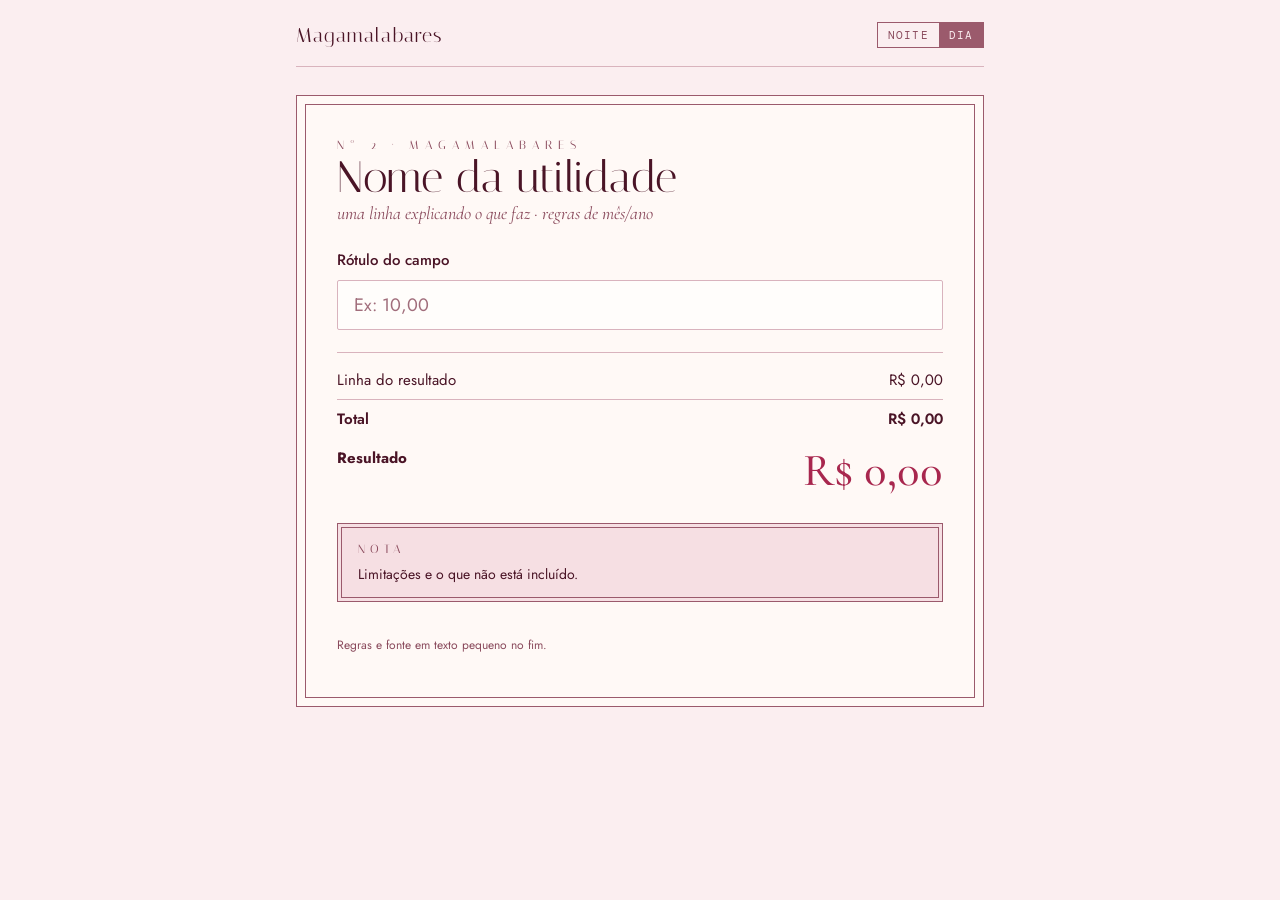
==== modelo/index.html @ e17c629d "adicionando utils em magamalabares" ====
<!doctype html>
<html lang="pt-BR">
<head>
<meta charset="utf-8">
<meta name="viewport" content="width=device-width, initial-scale=1">
<!-- Copie esta pasta para uma nova (nome curto, minúsculas), troque o número e o título. -->
<title>Nº 2 · Nome da utilidade — Magamalabares</title>
<script>try { var t = localStorage.getItem("mg-tema"); if (t === "noite" || t === "dia") document.documentElement.setAttribute("data-tema", t); } catch (e) {}</script>
<link rel="stylesheet" href="../assets/magamalabares.css">
</head>
<body>
<div class="mg-pagina" style="max-width:720px">
  <header class="mg-topo">
    <a class="mg-marca" href="../">Magamalabares</a>
    <div class="mg-tema" role="group" aria-label="Tema">
      <button type="button" data-tema-opcao="noite" aria-pressed="false">NOITE</button>
      <button type="button" data-tema-opcao="dia" aria-pressed="false">DIA</button>
    </div>
  </header>

  <main class="mg-rotulo">
    <div>
      <p class="mg-numero">Nº 2 · Magamalabares</p>
      <h1>Nome da utilidade</h1>
      <p class="mg-sub">uma linha explicando o que faz · regras de mês/ano</p>
    </div>

    <label class="mg-campo">Rótulo do campo
      <input inputmode="decimal" placeholder="Ex: 10,00">
    </label>

    <div class="mg-resultado">
      <div class="mg-linha"><span>Linha do resultado</span><span>R$ 0,00</span></div>
      <div class="mg-linha mg-linha-total"><span>Total</span><span>R$ 0,00</span></div>
      <div class="mg-linha"><span><b>Resultado</b></span><span class="mg-valor">R$ 0,00</span></div>
    </div>

    <aside class="mg-nota">Limitações e o que não está incluído.</aside>
    <p class="mg-letra-miuda">Regras e fonte em texto pequeno no fim.</p>
  </main>
</div>
<script src="../assets/magamalabares.js"></script>
</body>
</html>
---- assets/magamalabares.css ----
/* Magamalabares · cores, fontes e componentes
   Manual de marca: noite (bordô) é o padrão; dia (rosinha) segue o sistema
   ou o botão noite/dia (data-tema no <html>). */

/* Fontes: Google Fonts com fallback do sistema (funciona sem internet). */
@import url("https://fonts.googleapis.com/css2?family=Italiana&family=Cormorant+Garamond:ital,wght@0,500;1,500&family=Jost:wght@400;500;600&family=DM+Mono:wght@400;500&display=swap");

:root {
  --mg-fonte-marca: "Italiana", "Didot", "Bodoni 72", "Bodoni MT", Georgia, serif;
  --mg-fonte-serifa: "Cormorant Garamond", "EB Garamond", Garamond, Georgia, serif;
  --mg-fonte-texto: "Jost", "Futura", "Century Gothic", system-ui, -apple-system, "Segoe UI", Roboto, sans-serif;
  --mg-fonte-mono: "DM Mono", ui-monospace, "Cascadia Mono", Consolas, monospace;

  /* noite · bordô */
  --mg-fundo: #2e0c18;
  --mg-superficie: #4a1426;
  --mg-linha: #e6b7a3;
  --mg-texto: #fbe9e2;
  --mg-suave: #e0b3a6;
  --mg-destaque: #f2c4b4;
  --mg-borda: #8a4a52;
  --mg-campo: #2e0c18;
  --mg-nota: #3b1020;
  --mg-botao-texto: #2e0c18;
  --mg-positivo: #a6dcb0;
  --mg-negativo: #ff9e9e;
  color-scheme: dark;
}

@media (prefers-color-scheme: light) {
  :root:not([data-tema="noite"]) {
    --mg-fundo: #fbeef0;
    --mg-superficie: #fff9f6;
    --mg-linha: #9b5a6c;
    --mg-texto: #4a1426;
    --mg-suave: #8a4a5c;
    --mg-destaque: #a8274e;
    --mg-borda: #d9b3bd;
    --mg-campo: #fffdfb;
    --mg-nota: #f6dfe3;
    --mg-botao-texto: #fbeef0;
    --mg-positivo: #2b7448;
    --mg-negativo: #b3261e;
    color-scheme: light;
  }
}

:root[data-tema="dia"] {
  --mg-fundo: #fbeef0;
  --mg-superficie: #fff9f6;
  --mg-linha: #9b5a6c;
  --mg-texto: #4a1426;
  --mg-suave: #8a4a5c;
  --mg-destaque: #a8274e;
  --mg-borda: #d9b3bd;
  --mg-campo: #fffdfb;
  --mg-nota: #f6dfe3;
  --mg-botao-texto: #fbeef0;
  --mg-positivo: #2b7448;
  --mg-negativo: #b3261e;
  color-scheme: light;
}

*, *::before, *::after { box-sizing: border-box; }

body {
  margin: 0;
  background: var(--mg-fundo);
  color: var(--mg-texto);
  font-family: var(--mg-fonte-texto);
  font-size: 16px;
  line-height: 1.5;
  -webkit-text-size-adjust: 100%;
}

a { color: var(--mg-destaque); }
a:hover { color: var(--mg-texto); }

.mg-pagina { max-width: 1080px; margin: 0 auto; padding: 20px 16px 64px; }

/* Topo: logotipo + botão noite/dia */
.mg-topo {
  display: flex; justify-content: space-between; align-items: center; gap: 12px;
  padding-bottom: 16px; margin-bottom: 28px; border-bottom: 1px solid var(--mg-borda);
}
.mg-marca {
  font-family: var(--mg-fonte-marca); font-size: 20px; letter-spacing: .06em;
  color: var(--mg-texto); text-decoration: none;
}
.mg-tema { display: flex; border: 1px solid var(--mg-linha); }
.mg-tema button {
  font-family: var(--mg-fonte-mono); font-size: 11px; letter-spacing: .1em;
  padding: 5px 10px; border: 0; border-radius: 0; background: transparent;
  color: var(--mg-suave); cursor: pointer;
}
.mg-tema button[aria-pressed="true"] { background: var(--mg-linha); color: var(--mg-botao-texto); }

/* Rótulo com moldura dupla */
.mg-rotulo {
  background: var(--mg-superficie);
  border: 1px solid var(--mg-linha);
  outline: 1px solid var(--mg-linha);
  outline-offset: -8px;
  padding: 28px 22px;
  display: flex; flex-direction: column; gap: 22px;
}
@media (min-width: 640px) { .mg-rotulo { padding: 40px; outline-offset: -10px; } }

.mg-numero {
  margin: 0; font-family: var(--mg-fonte-marca); font-size: 12px;
  letter-spacing: .5em; color: var(--mg-suave); text-transform: uppercase;
}
.mg-rotulo h1, .mg-titulo {
  margin: 0; font-family: var(--mg-fonte-marca); font-weight: 400;
  font-size: clamp(30px, 7vw, 44px); line-height: 1.05; color: var(--mg-texto);
}
.mg-sub {
  margin: 0; font-family: var(--mg-fonte-serifa); font-style: italic;
  font-size: 18px; color: var(--mg-suave);
}

/* Campos */
.mg-campo { display: flex; flex-direction: column; gap: 8px; font-size: 15px; font-weight: 500; }
.mg-campo small { font-weight: 400; font-size: 13px; color: var(--mg-suave); }
.mg-campo input, .mg-campo select {
  height: 50px; width: 100%; padding: 0 16px;
  border: 1px solid var(--mg-borda); border-radius: 2px;
  background: var(--mg-campo); color: var(--mg-texto);
  font-family: var(--mg-fonte-texto); font-size: 18px;
}
.mg-campo input::placeholder { color: var(--mg-suave); opacity: .8; }
.mg-campo input:focus, .mg-campo select:focus { outline: 1px solid var(--mg-linha); outline-offset: 1px; }

/* Botões */
.mg-botao {
  background: var(--mg-linha); color: var(--mg-botao-texto); border: 1px solid var(--mg-linha);
  font-family: var(--mg-fonte-texto); font-size: 15px; font-weight: 500;
  padding: 12px 22px; border-radius: 2px; cursor: pointer;
}
.mg-botao-sec {
  background: transparent; color: var(--mg-texto); border: 1px solid var(--mg-linha);
  font-family: var(--mg-fonte-texto); font-size: 15px;
  padding: 12px 22px; border-radius: 2px; cursor: pointer;
}
.mg-abrir {
  font-family: var(--mg-fonte-mono); font-size: 12px; letter-spacing: .1em;
  color: var(--mg-destaque); text-decoration: none;
}

/* Resultado */
.mg-resultado { border-top: 1px solid var(--mg-borda); padding-top: 8px; display: flex; flex-direction: column; }
.mg-linha {
  display: flex; justify-content: space-between; gap: 16px; padding: 8px 0; font-size: 15px;
}
.mg-linha > :last-child { font-variant-numeric: tabular-nums; white-space: nowrap; }
.mg-linha-total { font-weight: 600; border-top: 1px solid var(--mg-borda); }
.mg-valor {
  font-family: var(--mg-fonte-serifa); font-weight: 500; font-size: 46px; line-height: 1;
  color: var(--mg-destaque);
}

/* Nota */
.mg-nota {
  border: 1px solid var(--mg-linha); outline: 1px solid var(--mg-linha); outline-offset: -5px;
  background: var(--mg-nota); padding: 16px 20px; font-size: 14px; line-height: 1.5;
}
.mg-nota::before {
  content: "NOTA"; display: block; margin-bottom: 6px;
  font-family: var(--mg-fonte-marca); font-size: 12px; letter-spacing: .4em; color: var(--mg-suave);
}

.mg-letra-miuda { font-size: 12px; line-height: 1.55; color: var(--mg-suave); }

/* Etiquetas */
.mg-etiquetas { display: flex; gap: 8px; flex-wrap: wrap; }
.mg-etiqueta {
  border: 1px solid var(--mg-borda); color: var(--mg-suave);
  font-family: var(--mg-fonte-mono); font-size: 11px; letter-spacing: .1em; padding: 4px 10px;
}

/* Vitrine */
.mg-vitrine-cabeca { display: flex; flex-direction: column; align-items: center; gap: 10px; padding: 32px 0 28px; text-align: center; }
.mg-vitrine-cabeca .mg-numero { letter-spacing: .6em; font-size: 13px; }
.mg-vitrine-cabeca .mg-titulo { font-size: clamp(44px, 12vw, 72px); letter-spacing: .03em; }
.mg-vitrine-cabeca .mg-sub { font-size: 20px; }
.mg-frascos { display: grid; grid-template-columns: 1fr; gap: 20px; }
@media (min-width: 720px) { .mg-frascos { grid-template-columns: repeat(2, minmax(0, 1fr)); } }
.mg-frasco {
  background: var(--mg-superficie); border: 1px solid var(--mg-linha);
  outline: 1px solid var(--mg-linha); outline-offset: -7px;
  padding: 28px; display: flex; flex-direction: column; gap: 10px;
  color: var(--mg-texto); text-decoration: none;
}
.mg-frasco:hover .mg-abrir { text-decoration: underline; }
.mg-frasco-num { font-family: var(--mg-fonte-marca); font-size: 12px; letter-spacing: .4em; color: var(--mg-suave); }
.mg-frasco-titulo { font-family: var(--mg-fonte-marca); font-size: 28px; line-height: 1.1; }
.mg-frasco-sub { font-size: 14px; color: var(--mg-suave); }
.mg-frasco .mg-abrir { margin-top: 8px; }
.mg-frasco-vazio {
  border: 1px dashed var(--mg-borda); padding: 28px;
  display: flex; flex-direction: column; gap: 10px; justify-content: center;
}
.mg-frasco-vazio span:last-child { font-family: var(--mg-fonte-serifa); font-style: italic; font-size: 20px; color: var(--mg-suave); }
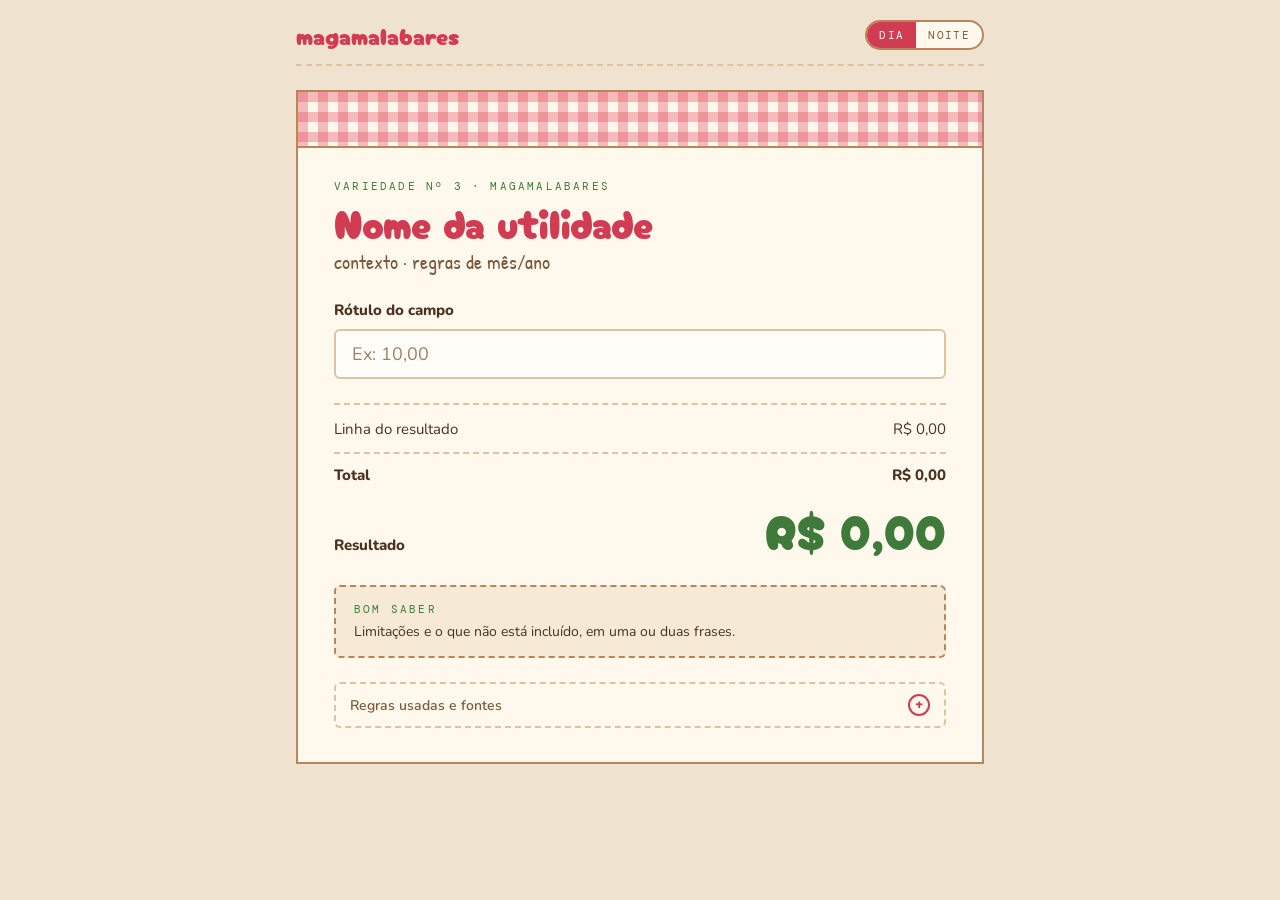
==== commit cd830268: "muda a id visual" ====
--- a/modelo/index.html
+++ b/modelo/index.html
@@ -3,26 +3,28 @@
 <head>
 <meta charset="utf-8">
 <meta name="viewport" content="width=device-width, initial-scale=1">
-<!-- Copie esta pasta para uma nova (nome curto, minúsculas), troque o número e o título. -->
-<title>Nº 2 · Nome da utilidade — Magamalabares</title>
+<!-- Copie esta pasta para uma nova (nome curto, minúsculas), troque a variedade e o título. -->
+<title>Nº 3 · Nome da utilidade · magamalabares</title>
 <script>try { var t = localStorage.getItem("mg-tema"); if (t === "noite" || t === "dia") document.documentElement.setAttribute("data-tema", t); } catch (e) {}</script>
+<link rel="preconnect" href="https://fonts.googleapis.com">
+<link href="https://fonts.googleapis.com/css2?family=Cherry+Bomb+One&family=Patrick+Hand&family=Nunito:wght@400;600;700;800&family=DM+Mono:wght@400;500&display=swap" rel="stylesheet">
 <link rel="stylesheet" href="../assets/magamalabares.css">
 </head>
 <body>
-<div class="mg-pagina" style="max-width:720px">
+<div class="mg-pagina mg-estreita">
   <header class="mg-topo">
-    <a class="mg-marca" href="../">Magamalabares</a>
+    <a class="mg-marca" href="../">magamalabares</a>
     <div class="mg-tema" role="group" aria-label="Tema">
+      <button type="button" data-tema-opcao="dia" aria-pressed="false">DIA</button>
       <button type="button" data-tema-opcao="noite" aria-pressed="false">NOITE</button>
-      <button type="button" data-tema-opcao="dia" aria-pressed="false">DIA</button>
     </div>
   </header>
 
   <main class="mg-rotulo">
-    <div>
-      <p class="mg-numero">Nº 2 · Magamalabares</p>
+    <div class="mg-cabeca">
+      <p class="mg-numero">Variedade Nº 3 · magamalabares</p>
       <h1>Nome da utilidade</h1>
-      <p class="mg-sub">uma linha explicando o que faz · regras de mês/ano</p>
+      <p class="mg-sub">contexto · regras de mês/ano</p>
     </div>
 
     <label class="mg-campo">Rótulo do campo
@@ -32,11 +34,17 @@
     <div class="mg-resultado">
       <div class="mg-linha"><span>Linha do resultado</span><span>R$ 0,00</span></div>
       <div class="mg-linha mg-linha-total"><span>Total</span><span>R$ 0,00</span></div>
-      <div class="mg-linha"><span><b>Resultado</b></span><span class="mg-valor">R$ 0,00</span></div>
+      <div class="mg-recebe"><span>Resultado</span><span class="mg-valor mg-pos">R$ 0,00</span></div>
     </div>
 
-    <aside class="mg-nota">Limitações e o que não está incluído.</aside>
-    <p class="mg-letra-miuda">Regras e fonte em texto pequeno no fim.</p>
+    <aside class="mg-nota"><b>BOM SABER</b>Limitações e o que não está incluído, em uma ou duas frases.</aside>
+
+    <details class="mg-sanfona mg-letrinha">
+      <summary>Regras usadas e fontes</summary>
+      <div class="mg-sanfona-corpo mg-letra-miuda">
+        <p>Textos longos (regras, fontes, explicações) ficam aqui dentro, fechados por padrão.</p>
+      </div>
+    </details>
   </main>
 </div>
 <script src="../assets/magamalabares.js"></script>
--- a/assets/magamalabares.css
+++ b/assets/magamalabares.css
@@ -1,203 +1,350 @@
-/* Magamalabares · cores, fontes e componentes
-   Manual de marca: noite (bordô) é o padrão; dia (rosinha) segue o sistema
-   ou o botão noite/dia (data-tema no <html>). */
-
-/* Fontes: Google Fonts com fallback do sistema (funciona sem internet). */
-@import url("https://fonts.googleapis.com/css2?family=Italiana&family=Cormorant+Garamond:ital,wght@0,500;1,500&family=Jost:wght@400;500;600&family=DM+Mono:wght@400;500&display=swap");
+/* Sementes de magamalabares · cores, fontes e componentes
+   Visual de pacote de sementes: papel kraft, topo xadrez, tracejado e letra à mão.
+   Dia (kraft) é o padrão; noite (terra) segue o sistema ou o botão dia/noite (data-tema no <html>).
+   As páginas em vendas/ têm uma cópia deste arquivo embutida (funcionam sozinhas). */
 
 :root {
-  --mg-fonte-marca: "Italiana", "Didot", "Bodoni 72", "Bodoni MT", Georgia, serif;
-  --mg-fonte-serifa: "Cormorant Garamond", "EB Garamond", Garamond, Georgia, serif;
-  --mg-fonte-texto: "Jost", "Futura", "Century Gothic", system-ui, -apple-system, "Segoe UI", Roboto, sans-serif;
+  --mg-fonte-marca: "Cherry Bomb One", "Arial Rounded MT Bold", "Trebuchet MS", system-ui, sans-serif;
+  --mg-fonte-mao: "Patrick Hand", "Segoe Print", "Comic Sans MS", cursive;
+  --mg-fonte-texto: "Nunito", system-ui, -apple-system, "Segoe UI", Roboto, sans-serif;
   --mg-fonte-mono: "DM Mono", ui-monospace, "Cascadia Mono", Consolas, monospace;
 
-  /* noite · bordô */
-  --mg-fundo: #2e0c18;
-  --mg-superficie: #4a1426;
-  --mg-linha: #e6b7a3;
-  --mg-texto: #fbe9e2;
-  --mg-suave: #e0b3a6;
-  --mg-destaque: #f2c4b4;
-  --mg-borda: #8a4a52;
-  --mg-campo: #2e0c18;
-  --mg-nota: #3b1020;
-  --mg-botao-texto: #2e0c18;
-  --mg-positivo: #a6dcb0;
-  --mg-negativo: #ff9e9e;
+  /* dia · kraft */
+  --mg-fundo: #efe3cf;
+  --mg-superficie: #fff8ec;
+  --mg-nota: #f6ead6;          /* superfície 2 */
+  --mg-linha: #b8865a;
+  --mg-borda: #dcc4a2;         /* linha suave */
+  --mg-texto: #4a3220;
+  --mg-suave: #7a5a3c;
+  --mg-destaque: #d13c53;      /* morango */
+  --mg-logo: #e24a60;
+  --mg-verde: #3f7a3b;         /* folha */
+  --mg-campo: #fffdf7;
+  --mg-botao-texto: #ffffff;
+  --mg-positivo: #3f7a3b;
+  --mg-negativo: #a8261b;
+  --mg-atencao: #8a5a00;
+  --mg-xadrez: rgba(226, 74, 96, .35);
+  color-scheme: light;
+}
+
+@media (prefers-color-scheme: dark) {
+  :root:not([data-tema="dia"]) {
+    --mg-fundo: #241912; --mg-superficie: #33251a; --mg-nota: #2b1f16;
+    --mg-linha: #c9976a; --mg-borda: #5c4430; --mg-texto: #fbefdc; --mg-suave: #d6b892;
+    --mg-destaque: #ff7a8a; --mg-logo: #ff7a8a; --mg-verde: #9ccf7a; --mg-campo: #241912;
+    --mg-botao-texto: #241912; --mg-positivo: #9ccf7a; --mg-negativo: #ff8f80; --mg-atencao: #f3d38b;
+    --mg-xadrez: rgba(255, 122, 138, .28);
+    color-scheme: dark;
+  }
+}
+:root[data-tema="noite"] {
+  --mg-fundo: #241912; --mg-superficie: #33251a; --mg-nota: #2b1f16;
+  --mg-linha: #c9976a; --mg-borda: #5c4430; --mg-texto: #fbefdc; --mg-suave: #d6b892;
+  --mg-destaque: #ff7a8a; --mg-logo: #ff7a8a; --mg-verde: #9ccf7a; --mg-campo: #241912;
+  --mg-botao-texto: #241912; --mg-positivo: #9ccf7a; --mg-negativo: #ff8f80; --mg-atencao: #f3d38b;
+  --mg-xadrez: rgba(255, 122, 138, .28);
   color-scheme: dark;
 }
 
-@media (prefers-color-scheme: light) {
-  :root:not([data-tema="noite"]) {
-    --mg-fundo: #fbeef0;
-    --mg-superficie: #fff9f6;
-    --mg-linha: #9b5a6c;
-    --mg-texto: #4a1426;
-    --mg-suave: #8a4a5c;
-    --mg-destaque: #a8274e;
-    --mg-borda: #d9b3bd;
-    --mg-campo: #fffdfb;
-    --mg-nota: #f6dfe3;
-    --mg-botao-texto: #fbeef0;
-    --mg-positivo: #2b7448;
-    --mg-negativo: #b3261e;
-    color-scheme: light;
-  }
-}
-
-:root[data-tema="dia"] {
-  --mg-fundo: #fbeef0;
-  --mg-superficie: #fff9f6;
-  --mg-linha: #9b5a6c;
-  --mg-texto: #4a1426;
-  --mg-suave: #8a4a5c;
-  --mg-destaque: #a8274e;
-  --mg-borda: #d9b3bd;
-  --mg-campo: #fffdfb;
-  --mg-nota: #f6dfe3;
-  --mg-botao-texto: #fbeef0;
-  --mg-positivo: #2b7448;
-  --mg-negativo: #b3261e;
-  color-scheme: light;
-}
-
 *, *::before, *::after { box-sizing: border-box; }
-
+html { -webkit-text-size-adjust: 100%; }
 body {
-  margin: 0;
-  background: var(--mg-fundo);
-  color: var(--mg-texto);
-  font-family: var(--mg-fonte-texto);
-  font-size: 16px;
-  line-height: 1.5;
-  -webkit-text-size-adjust: 100%;
-}
-
+  margin: 0; background: var(--mg-fundo); color: var(--mg-texto);
+  font-family: var(--mg-fonte-texto); font-size: 16px; line-height: 1.5; overflow-x: hidden;
+}
 a { color: var(--mg-destaque); }
-a:hover { color: var(--mg-texto); }
-
-.mg-pagina { max-width: 1080px; margin: 0 auto; padding: 20px 16px 64px; }
-
-/* Topo: logotipo + botão noite/dia */
+a:hover { color: var(--mg-verde); }
+[hidden] { display: none !important; }
+code { font-family: var(--mg-fonte-mono); font-size: .92em; }
+
+.mg-pagina { max-width: 1120px; margin: 0 auto; padding: 20px 16px 64px; }
+.mg-estreita { max-width: 720px; }
+
+/* ---------- Topo: logotipo + dia/noite ---------- */
 .mg-topo {
   display: flex; justify-content: space-between; align-items: center; gap: 12px;
-  padding-bottom: 16px; margin-bottom: 28px; border-bottom: 1px solid var(--mg-borda);
-}
-.mg-marca {
-  font-family: var(--mg-fonte-marca); font-size: 20px; letter-spacing: .06em;
-  color: var(--mg-texto); text-decoration: none;
-}
-.mg-tema { display: flex; border: 1px solid var(--mg-linha); }
+  padding-bottom: 14px; margin-bottom: 24px; border-bottom: 2px dashed var(--mg-borda);
+}
+.mg-marca { font-family: var(--mg-fonte-marca); font-size: 24px; line-height: 1; color: var(--mg-destaque); text-decoration: none; }
+.mg-marca:hover { color: var(--mg-destaque); }
+.mg-tema { display: flex; border: 2px solid var(--mg-linha); border-radius: 99px; background: var(--mg-superficie); overflow: hidden; }
 .mg-tema button {
-  font-family: var(--mg-fonte-mono); font-size: 11px; letter-spacing: .1em;
-  padding: 5px 10px; border: 0; border-radius: 0; background: transparent;
+  font-family: var(--mg-fonte-mono); font-size: 11px; letter-spacing: .12em;
+  padding: 6px 12px; border: 0; background: transparent; color: var(--mg-suave); cursor: pointer;
+}
+.mg-tema button[aria-pressed="true"] { background: var(--mg-destaque); color: var(--mg-botao-texto); }
+.mg-tema button:focus-visible { outline: 2px solid var(--mg-destaque); outline-offset: -4px; }
+
+/* ---------- Pacote (página de uma utilidade) ---------- */
+.mg-xadrez {
+  background-color: var(--mg-superficie);
+  background-image: linear-gradient(90deg, var(--mg-xadrez) 50%, transparent 50%), linear-gradient(var(--mg-xadrez) 50%, transparent 50%);
+  background-size: 20px 20px;
+}
+.mg-rotulo {
+  position: relative; background: var(--mg-superficie); border: 2px solid var(--mg-linha);
+  padding: 64px 20px 28px; display: flex; flex-direction: column; gap: 24px; min-width: 0;
+}
+.mg-rotulo::before {
+  content: ""; position: absolute; top: 0; left: 0; right: 0; height: 40px;
+  border-bottom: 2px solid var(--mg-linha);
+  background-color: var(--mg-superficie);
+  background-image: linear-gradient(90deg, var(--mg-xadrez) 50%, transparent 50%), linear-gradient(var(--mg-xadrez) 50%, transparent 50%);
+  background-size: 20px 20px;
+}
+@media (min-width: 640px) { .mg-rotulo { padding: 86px 36px 34px; } .mg-rotulo::before { height: 56px; } }
+
+.mg-cabeca { display: flex; flex-direction: column; gap: 6px; }
+.mg-numero { margin: 0; font-family: var(--mg-fonte-mono); font-size: 11px; letter-spacing: .2em; color: var(--mg-verde); text-transform: uppercase; }
+h1, .mg-titulo { margin: 0; font-family: var(--mg-fonte-marca); font-weight: 400; font-size: clamp(30px, 7.5vw, 40px); line-height: 1.05; color: var(--mg-destaque); }
+.mg-sub { margin: 0; font-family: var(--mg-fonte-mao); font-size: 20px; line-height: 1.3; color: var(--mg-suave); }
+h2 { margin: 0; font-family: var(--mg-fonte-marca); font-weight: 400; font-size: 26px; line-height: 1.1; color: var(--mg-texto); }
+
+.mg-outras { display: flex; flex-wrap: wrap; gap: 6px 10px; align-items: baseline; font-family: var(--mg-fonte-mono); font-size: 12px; letter-spacing: .04em; color: var(--mg-suave); margin-top: 6px; }
+.mg-outras a { text-decoration: none; }
+.mg-outras a:hover { text-decoration: underline; }
+
+/* ---------- Abas ---------- */
+.mg-abas { display: flex; border-bottom: 2px dashed var(--mg-borda); gap: 4px; }
+.mg-abas button {
+  flex: 1 1 0; min-width: 0; background: none; border: 0; border-bottom: 3px solid transparent; margin-bottom: -2px;
+  padding: 12px 4px; font-family: var(--mg-fonte-mono); font-size: 12px; letter-spacing: .14em; text-transform: uppercase;
   color: var(--mg-suave); cursor: pointer;
 }
-.mg-tema button[aria-pressed="true"] { background: var(--mg-linha); color: var(--mg-botao-texto); }
-
-/* Rótulo com moldura dupla */
-.mg-rotulo {
-  background: var(--mg-superficie);
-  border: 1px solid var(--mg-linha);
-  outline: 1px solid var(--mg-linha);
-  outline-offset: -8px;
-  padding: 28px 22px;
-  display: flex; flex-direction: column; gap: 22px;
-}
-@media (min-width: 640px) { .mg-rotulo { padding: 40px; outline-offset: -10px; } }
-
-.mg-numero {
-  margin: 0; font-family: var(--mg-fonte-marca); font-size: 12px;
-  letter-spacing: .5em; color: var(--mg-suave); text-transform: uppercase;
-}
-.mg-rotulo h1, .mg-titulo {
-  margin: 0; font-family: var(--mg-fonte-marca); font-weight: 400;
-  font-size: clamp(30px, 7vw, 44px); line-height: 1.05; color: var(--mg-texto);
-}
-.mg-sub {
-  margin: 0; font-family: var(--mg-fonte-serifa); font-style: italic;
-  font-size: 18px; color: var(--mg-suave);
-}
-
-/* Campos */
-.mg-campo { display: flex; flex-direction: column; gap: 8px; font-size: 15px; font-weight: 500; }
+.mg-abas button[aria-selected="true"] { color: var(--mg-destaque); border-bottom-color: var(--mg-destaque); }
+.mg-abas button:focus-visible { outline: 2px solid var(--mg-destaque); outline-offset: -3px; }
+
+/* ---------- Layout ---------- */
+.mg-painel { display: flex; flex-direction: column; gap: 24px; min-width: 0; }
+.mg-duas { display: grid; grid-template-columns: minmax(0, 1fr); gap: 28px; }
+@media (min-width: 880px) {
+  .mg-duas { grid-template-columns: minmax(0, 1fr) minmax(0, 1fr); gap: 40px; align-items: start; }
+  .mg-duas > .mg-coluna-resultado.mg-fixa { position: sticky; top: 16px; }
+}
+.mg-campos { display: flex; flex-direction: column; gap: 20px; min-width: 0; }
+.mg-grade-campos { display: grid; grid-template-columns: minmax(0, 1fr); gap: 20px; }
+@media (min-width: 640px) { .mg-grade-campos { grid-template-columns: repeat(2, minmax(0, 1fr)); } }
+.mg-par { display: grid; grid-template-columns: repeat(2, minmax(0, 1fr)); gap: 12px; align-items: end; }
+.mg-grade-3 { display: grid; grid-template-columns: repeat(3, minmax(0, 1fr)); gap: 10px; }
+.mg-grade-3 .mg-campo input { padding: 0 10px; }
+.mg-coluna-resultado { display: flex; flex-direction: column; gap: 20px; min-width: 0; }
+
+/* ---------- Campos ---------- */
+.mg-campo { display: flex; flex-direction: column; gap: 8px; font-size: 15px; font-weight: 800; min-width: 0; }
 .mg-campo small { font-weight: 400; font-size: 13px; color: var(--mg-suave); }
 .mg-campo input, .mg-campo select {
-  height: 50px; width: 100%; padding: 0 16px;
-  border: 1px solid var(--mg-borda); border-radius: 2px;
-  background: var(--mg-campo); color: var(--mg-texto);
+  height: 50px; width: 100%; min-width: 0; padding: 0 16px;
+  border: 2px solid var(--mg-borda); border-radius: 6px; background: var(--mg-campo); color: var(--mg-texto);
   font-family: var(--mg-fonte-texto); font-size: 18px;
 }
-.mg-campo input::placeholder { color: var(--mg-suave); opacity: .8; }
-.mg-campo input:focus, .mg-campo select:focus { outline: 1px solid var(--mg-linha); outline-offset: 1px; }
-
-/* Botões */
+.mg-campo input::placeholder { color: var(--mg-suave); opacity: .75; }
+.mg-campo input:focus, .mg-campo select:focus, .mg-cat input:focus { outline: none; border-color: var(--mg-destaque); }
+.mg-check input:focus-visible, .mg-segmento input:focus-visible + span { outline: 2px solid var(--mg-destaque); outline-offset: 2px; }
+.mg-campo input[aria-invalid="true"], .mg-cat input[aria-invalid="true"] { border-color: var(--mg-negativo); }
+.mg-dica { font-weight: 400; font-size: 13px; line-height: 1.5; color: var(--mg-suave); margin: 0; }
+.mg-dica strong { color: var(--mg-texto); font-weight: 800; }
+
+.mg-check { display: flex; gap: 12px; align-items: flex-start; font-size: 15px; line-height: 1.45; cursor: pointer; }
+.mg-check input {
+  appearance: none; -webkit-appearance: none; flex: 0 0 20px; width: 20px; height: 20px; margin: 1px 0 0;
+  border: 2px solid var(--mg-linha); border-radius: 4px; background: var(--mg-campo); cursor: pointer;
+}
+.mg-check input:checked { background: var(--mg-verde); border-color: var(--mg-verde); box-shadow: inset 0 0 0 3px var(--mg-campo); }
+
+/* Segmentado */
+fieldset { border: 0; margin: 0; padding: 0; min-width: 0; display: flex; flex-direction: column; gap: 8px; }
+legend { padding: 0; margin-bottom: 8px; font-size: 15px; font-weight: 800; }
+.mg-segmento { display: flex; border: 2px solid var(--mg-borda); border-radius: 99px; overflow: hidden; background: var(--mg-campo); }
+.mg-segmento label { flex: 1 1 0; min-width: 0; position: relative; cursor: pointer; }
+.mg-segmento label + label { border-left: 2px solid var(--mg-borda); }
+.mg-segmento input { position: absolute; opacity: 0; inset: 0; margin: 0; cursor: pointer; }
+.mg-segmento span { display: block; text-align: center; padding: 12px 2px; font-size: 14px; font-weight: 600; color: var(--mg-suave); overflow: hidden; text-overflow: ellipsis; white-space: nowrap; }
+.mg-segmento input:checked + span { background: var(--mg-destaque); color: var(--mg-botao-texto); font-weight: 800; }
+
+/* ---------- Botões ---------- */
 .mg-botao {
-  background: var(--mg-linha); color: var(--mg-botao-texto); border: 1px solid var(--mg-linha);
-  font-family: var(--mg-fonte-texto); font-size: 15px; font-weight: 500;
-  padding: 12px 22px; border-radius: 2px; cursor: pointer;
+  background: var(--mg-destaque); color: var(--mg-botao-texto); border: 2px solid var(--mg-destaque);
+  font-family: var(--mg-fonte-texto); font-size: 15px; font-weight: 800; padding: 10px 22px; border-radius: 99px; cursor: pointer;
 }
 .mg-botao-sec {
-  background: transparent; color: var(--mg-texto); border: 1px solid var(--mg-linha);
-  font-family: var(--mg-fonte-texto); font-size: 15px;
-  padding: 12px 22px; border-radius: 2px; cursor: pointer;
-}
-.mg-abrir {
-  font-family: var(--mg-fonte-mono); font-size: 12px; letter-spacing: .1em;
-  color: var(--mg-destaque); text-decoration: none;
-}
-
-/* Resultado */
-.mg-resultado { border-top: 1px solid var(--mg-borda); padding-top: 8px; display: flex; flex-direction: column; }
-.mg-linha {
-  display: flex; justify-content: space-between; gap: 16px; padding: 8px 0; font-size: 15px;
-}
-.mg-linha > :last-child { font-variant-numeric: tabular-nums; white-space: nowrap; }
-.mg-linha-total { font-weight: 600; border-top: 1px solid var(--mg-borda); }
-.mg-valor {
-  font-family: var(--mg-fonte-serifa); font-weight: 500; font-size: 46px; line-height: 1;
-  color: var(--mg-destaque);
-}
-
-/* Nota */
-.mg-nota {
-  border: 1px solid var(--mg-linha); outline: 1px solid var(--mg-linha); outline-offset: -5px;
-  background: var(--mg-nota); padding: 16px 20px; font-size: 14px; line-height: 1.5;
-}
-.mg-nota::before {
-  content: "NOTA"; display: block; margin-bottom: 6px;
-  font-family: var(--mg-fonte-marca); font-size: 12px; letter-spacing: .4em; color: var(--mg-suave);
-}
-
-.mg-letra-miuda { font-size: 12px; line-height: 1.55; color: var(--mg-suave); }
-
-/* Etiquetas */
-.mg-etiquetas { display: flex; gap: 8px; flex-wrap: wrap; }
-.mg-etiqueta {
-  border: 1px solid var(--mg-borda); color: var(--mg-suave);
-  font-family: var(--mg-fonte-mono); font-size: 11px; letter-spacing: .1em; padding: 4px 10px;
-}
-
-/* Vitrine */
-.mg-vitrine-cabeca { display: flex; flex-direction: column; align-items: center; gap: 10px; padding: 32px 0 28px; text-align: center; }
-.mg-vitrine-cabeca .mg-numero { letter-spacing: .6em; font-size: 13px; }
-.mg-vitrine-cabeca .mg-titulo { font-size: clamp(44px, 12vw, 72px); letter-spacing: .03em; }
-.mg-vitrine-cabeca .mg-sub { font-size: 20px; }
-.mg-frascos { display: grid; grid-template-columns: 1fr; gap: 20px; }
-@media (min-width: 720px) { .mg-frascos { grid-template-columns: repeat(2, minmax(0, 1fr)); } }
-.mg-frasco {
-  background: var(--mg-superficie); border: 1px solid var(--mg-linha);
-  outline: 1px solid var(--mg-linha); outline-offset: -7px;
-  padding: 28px; display: flex; flex-direction: column; gap: 10px;
-  color: var(--mg-texto); text-decoration: none;
-}
-.mg-frasco:hover .mg-abrir { text-decoration: underline; }
-.mg-frasco-num { font-family: var(--mg-fonte-marca); font-size: 12px; letter-spacing: .4em; color: var(--mg-suave); }
-.mg-frasco-titulo { font-family: var(--mg-fonte-marca); font-size: 28px; line-height: 1.1; }
-.mg-frasco-sub { font-size: 14px; color: var(--mg-suave); }
-.mg-frasco .mg-abrir { margin-top: 8px; }
-.mg-frasco-vazio {
-  border: 1px dashed var(--mg-borda); padding: 28px;
-  display: flex; flex-direction: column; gap: 10px; justify-content: center;
-}
-.mg-frasco-vazio span:last-child { font-family: var(--mg-fonte-serifa); font-style: italic; font-size: 20px; color: var(--mg-suave); }
+  background: transparent; color: var(--mg-texto); border: 2px solid var(--mg-linha);
+  font-family: var(--mg-fonte-texto); font-size: 15px; font-weight: 800; padding: 10px 20px; border-radius: 99px; cursor: pointer;
+}
+.mg-mini-botao { padding: 6px 14px; font-size: 14px; }
+.mg-botao:focus-visible, .mg-botao-sec:focus-visible, .mg-x:focus-visible { outline: 2px solid var(--mg-texto); outline-offset: 2px; }
+.mg-pilula {
+  display: inline-block; background: var(--mg-destaque); color: var(--mg-botao-texto);
+  font-family: var(--mg-fonte-mono); font-size: 11px; letter-spacing: .06em; padding: 4px 12px; border-radius: 99px; text-decoration: none;
+}
+
+/* ---------- Resultado ---------- */
+.mg-resultado { display: flex; flex-direction: column; border-top: 2px dashed var(--mg-borda); padding-top: 6px; }
+.mg-linha { display: flex; justify-content: space-between; align-items: baseline; gap: 12px; padding: 7px 0; font-size: 15px; }
+.mg-linha > :first-child { min-width: 0; }
+.mg-linha > :last-child { font-variant-numeric: tabular-nums; white-space: nowrap; text-align: right; }
+.mg-linha small { display: block; font-size: 12px; color: var(--mg-suave); }
+.mg-linha-total { font-weight: 800; border-top: 2px dashed var(--mg-borda); margin-top: 4px; padding-top: 10px; }
+.mg-recebe { display: flex; justify-content: space-between; align-items: baseline; gap: 12px; padding: 12px 0 4px; flex-wrap: wrap; }
+.mg-recebe > span:first-child { font-weight: 800; font-size: 15px; }
+.mg-valor { font-family: var(--mg-fonte-marca); font-weight: 400; font-size: clamp(36px, 10vw, 48px); line-height: 1; font-variant-numeric: tabular-nums; color: var(--mg-destaque); }
+.mg-pos { color: var(--mg-positivo); }
+.mg-neg { color: var(--mg-negativo); }
+.mg-por-item { text-align: right; font-size: 13px; color: var(--mg-suave); }
+.mg-vazio { font-family: var(--mg-fonte-mao); font-size: 21px; line-height: 1.3; color: var(--mg-suave); padding: 12px 0; }
+
+.mg-rotulo-resultado { border: 2px solid var(--mg-linha); border-radius: 6px; background: var(--mg-campo); padding: 20px 18px; display: flex; flex-direction: column; gap: 4px; }
+.mg-rotulo-resultado.mg-fora { border-color: var(--mg-negativo); }
+.mg-mini-titulo { font-family: var(--mg-fonte-mono); font-size: 11px; letter-spacing: .2em; color: var(--mg-verde); text-transform: uppercase; }
+.mg-sub-titulo { margin: 14px 0 2px; font-family: var(--mg-fonte-mono); font-weight: 400; font-size: 11px; letter-spacing: .16em; text-transform: uppercase; color: var(--mg-suave); }
+
+/* ---------- Bom saber, avisos e alertas ---------- */
+.mg-nota, .mg-aviso, .mg-alerta, .mg-boa {
+  padding: 14px 18px; font-size: 14px; line-height: 1.5; display: flex; flex-direction: column; gap: 4px;
+  border-radius: 6px; background: var(--mg-nota);
+}
+.mg-nota { border: 2px dashed var(--mg-linha); }
+.mg-aviso { border: 2px dashed var(--mg-atencao); }
+.mg-alerta { border: 2px solid var(--mg-negativo); }
+.mg-boa { border: 2px dashed var(--mg-positivo); }
+.mg-nota > b, .mg-aviso > b, .mg-alerta > b, .mg-boa > b { font-family: var(--mg-fonte-mono); font-weight: 400; font-size: 11px; letter-spacing: .2em; color: var(--mg-verde); }
+.mg-aviso > b { color: var(--mg-atencao); }
+.mg-alerta > b { color: var(--mg-negativo); }
+.mg-boa > b { color: var(--mg-positivo); }
+.mg-avisos { display: flex; flex-direction: column; gap: 12px; }
+.mg-avisos:empty { display: none; }
+.mg-nota ul { margin: 0; padding-left: 18px; }
+.mg-nota li + li { margin-top: 6px; }
+
+.mg-letra-miuda { font-size: 13px; line-height: 1.6; color: var(--mg-suave); }
+.mg-letra-miuda ul { margin: 6px 0; padding-left: 18px; }
+.mg-letra-miuda p { margin: 8px 0; }
+.mg-letra-miuda b { color: var(--mg-texto); }
+.mg-letra-miuda a { word-break: break-word; }
+
+/* ---------- Dropdown (sanfona) ---------- */
+details.mg-sanfona { border: 2px dashed var(--mg-borda); border-radius: 6px; min-width: 0; }
+details.mg-sanfona > summary {
+  cursor: pointer; list-style: none; padding: 13px 16px;
+  display: flex; justify-content: space-between; gap: 12px; align-items: center; font-weight: 800;
+}
+details.mg-sanfona > summary::-webkit-details-marker { display: none; }
+details.mg-sanfona > summary::after {
+  content: "+"; flex: 0 0 auto; width: 24px; height: 24px; border-radius: 50%;
+  display: grid; place-content: center; font-family: var(--mg-fonte-mono); font-size: 15px; line-height: 1;
+  color: var(--mg-botao-texto); background: var(--mg-destaque);
+}
+details.mg-sanfona[open] > summary::after { content: "−"; }
+details.mg-sanfona > summary:focus-visible { outline: 2px solid var(--mg-destaque); outline-offset: 2px; }
+details.mg-sanfona > summary small { display: block; font-weight: 400; font-size: 12px; color: var(--mg-suave); }
+.mg-sanfona-corpo { padding: 2px 16px 18px; display: flex; flex-direction: column; gap: 16px; min-width: 0; }
+/* Variante discreta para textos longos (regras, fontes, explicações) */
+details.mg-letrinha { border-color: var(--mg-borda); }
+details.mg-letrinha > summary { font-weight: 600; font-size: 14px; color: var(--mg-suave); padding: 10px 14px; }
+details.mg-letrinha > summary::after { background: transparent; color: var(--mg-destaque); border: 2px solid var(--mg-destaque); width: 22px; height: 22px; font-size: 13px; }
+details.mg-letrinha .mg-sanfona-corpo { padding: 0 14px 14px; gap: 0; }
+.mg-texto-curto { margin: 0; padding-left: 18px; font-size: 14px; line-height: 1.55; }
+.mg-texto-curto li + li { margin-top: 6px; }
+
+/* ---------- Cartões ---------- */
+.mg-cartoes { display: grid; grid-template-columns: minmax(0, 1fr); gap: 16px; }
+@media (min-width: 640px) { .mg-cartoes { grid-template-columns: repeat(2, minmax(0, 1fr)); } }
+@media (min-width: 1000px) {
+  .mg-cartoes.mg-3 { grid-template-columns: repeat(3, minmax(0, 1fr)); }
+  .mg-cartoes.mg-4 { grid-template-columns: repeat(4, minmax(0, 1fr)); }
+}
+.mg-cartao { border: 2px solid var(--mg-borda); border-radius: 6px; background: var(--mg-campo); padding: 18px 16px; display: flex; flex-direction: column; gap: 4px; min-width: 0; }
+.mg-cartao.mg-melhor { border-color: var(--mg-verde); }
+.mg-cartao .mg-valor { font-size: 36px; }
+.mg-cartao-cabeca { display: flex; justify-content: space-between; align-items: baseline; gap: 8px; flex-wrap: wrap; margin-bottom: 4px; }
+.mg-cartao-cabeca h3 { margin: 0; font-family: var(--mg-fonte-marca); font-weight: 400; font-size: 22px; line-height: 1.15; color: var(--mg-texto); }
+.mg-selo { font-family: var(--mg-fonte-mono); font-size: 10px; letter-spacing: .1em; color: var(--mg-superficie); background: var(--mg-verde); padding: 3px 9px; border-radius: 99px; white-space: nowrap; }
+.mg-selo-neg { background: var(--mg-negativo); }
+.mg-quando { font-family: var(--mg-fonte-mono); font-size: 11px; letter-spacing: .06em; color: var(--mg-suave); text-transform: uppercase; }
+.mg-frase { font-family: var(--mg-fonte-mao); font-size: 22px; line-height: 1.35; margin: 0; }
+.mg-fora-lista { margin: 0; padding-left: 18px; font-size: 14px; color: var(--mg-suave); }
+.mg-fora-lista li + li { margin-top: 4px; }
+.mg-fora-lista b { color: var(--mg-texto); font-weight: 700; }
+
+/* ---------- Estimador de embalagem ---------- */
+.mg-exemplo { display: flex; justify-content: space-between; align-items: center; gap: 10px 14px; flex-wrap: wrap; border: 2px dashed var(--mg-linha); border-radius: 6px; background: var(--mg-nota); padding: 10px 14px; font-size: 14px; }
+.mg-exemplo .mg-selo { margin-right: 8px; }
+.mg-cad-cabeca { display: flex; justify-content: space-between; align-items: baseline; gap: 8px; flex-wrap: wrap; margin-bottom: 4px; }
+.mg-cad-linha { display: flex; justify-content: space-between; align-items: baseline; gap: 4px 12px; flex-wrap: wrap; padding: 6px 0; }
+.mg-cad-linha > span:first-child { font-weight: 800; font-size: 15px; }
+.mg-valor-medidas { font-size: clamp(28px, 8vw, 40px); }
+.mg-copiar { display: flex; gap: 8px; margin-top: 10px; }
+.mg-copiar input { flex: 1 1 auto; min-width: 0; height: 44px; padding: 0 10px; border: 2px solid var(--mg-borda); border-radius: 6px; background: var(--mg-superficie); color: var(--mg-texto); font-family: var(--mg-fonte-mono); font-size: 13px; }
+.mg-copiar .mg-botao { padding: 0 18px; height: 44px; flex: 0 0 auto; }
+.mg-copiado { font-size: 13px; color: var(--mg-positivo); min-height: 1.3em; }
+.mg-embalagem-txt { margin: 4px 0 0; font-family: var(--mg-fonte-mao); font-size: 21px; line-height: 1.3; }
+.mg-manda { font-size: 14px; border-top: 2px dashed var(--mg-borda); padding-top: 10px; margin-top: 8px; line-height: 1.55; }
+.mg-manda b { font-weight: 800; }
+
+.mg-ponto { display: inline-block; width: 9px; height: 9px; border-radius: 50%; margin-right: 8px; vertical-align: middle; }
+.mg-ponto.ok { background: var(--mg-positivo); }
+.mg-ponto.perto { background: var(--mg-atencao); }
+.mg-ponto.excede { background: var(--mg-negativo); }
+.mg-st-ok { color: var(--mg-positivo); }
+.mg-st-perto { color: var(--mg-atencao); }
+.mg-st-excede { color: var(--mg-negativo); }
+
+.mg-desenho { margin: 0; border: 2px dashed var(--mg-borda); border-radius: 6px; padding: 10px 10px 12px; display: flex; flex-direction: column; gap: 6px; }
+.mg-desenho svg { width: 100%; height: auto; display: block; }
+.mg-desenho figcaption { font-size: 12px; color: var(--mg-suave); text-align: center; }
+.sv-ext { fill: var(--mg-nota); fill-opacity: .7; stroke: none; }
+.sv-aresta { fill: none; stroke: var(--mg-linha); stroke-width: 1.6; stroke-linejoin: round; }
+.sv-aba { fill: var(--mg-nota); stroke: var(--mg-linha); stroke-width: 1.2; stroke-dasharray: 4 3; }
+.sv-cont { fill: var(--mg-destaque); fill-opacity: .28; stroke: var(--mg-destaque); stroke-width: 1.2; stroke-linejoin: round; }
+.sv-cont.sv-topo { fill-opacity: .4; }
+.sv-cont.sv-lado { fill-opacity: .18; }
+.sv-grade { stroke: var(--mg-destaque); stroke-width: .8; stroke-dasharray: 3 2; }
+.sv-txt { fill: var(--mg-texto); font-family: var(--mg-fonte-mono); font-size: 12px; }
+.sv-txt-suave { fill: var(--mg-suave); font-family: var(--mg-fonte-mono); font-size: 11px; }
+
+.mg-cat { display: flex; flex-direction: column; gap: 22px; }
+.mg-cat-bloco { display: flex; flex-direction: column; gap: 8px; }
+.mg-cat-titulo { margin: 0; font-size: 15px; font-weight: 800; }
+.mg-cat-titulo small { font-weight: 400; font-size: 12px; color: var(--mg-suave); }
+.mg-cat-linha, .mg-cat-cab { display: grid; gap: 6px; align-items: center; }
+.mg-cat-caixa { grid-template-columns: repeat(3, minmax(0, 1fr)) 40px; }
+.mg-cat-caixa > :first-child { grid-column: 1 / -1; }
+@media (min-width: 520px) { .mg-cat-caixa { grid-template-columns: minmax(0, 2fr) repeat(3, minmax(0, 1fr)) 40px; } .mg-cat-caixa > :first-child { grid-column: auto; } }
+.mg-cat-env { grid-template-columns: repeat(3, minmax(0, 1fr)) 40px; }
+.mg-cat-cab { font-family: var(--mg-fonte-mono); font-size: 11px; letter-spacing: .06em; color: var(--mg-suave); }
+.mg-cat-linha { padding-bottom: 8px; border-bottom: 2px dashed var(--mg-borda); }
+.mg-cat input { height: 40px; width: 100%; min-width: 0; padding: 0 8px; border: 2px solid var(--mg-borda); border-radius: 6px; background: var(--mg-campo); color: var(--mg-texto); font-family: var(--mg-fonte-texto); font-size: 16px; }
+.mg-x { height: 40px; width: 40px; border: 2px solid var(--mg-borda); border-radius: 50%; background: transparent; color: var(--mg-suave); font-size: 16px; cursor: pointer; }
+.mg-x:hover { color: var(--mg-negativo); border-color: var(--mg-negativo); }
+.mg-cat-acoes { display: flex; flex-wrap: wrap; gap: 8px; align-items: center; }
+.mg-confirmar { display: flex; flex-wrap: wrap; gap: 8px; align-items: center; font-size: 14px; border: 2px solid var(--mg-negativo); border-radius: 6px; padding: 10px 12px; }
+
+/* ---------- Canteiro (página inicial) ---------- */
+.mg-vitrine-cabeca { display: flex; flex-direction: column; align-items: center; gap: 6px; padding: 28px 0 32px; text-align: center; }
+.mg-vitrine-cabeca .mg-numero { letter-spacing: .3em; font-size: 12px; }
+.mg-vitrine-cabeca .mg-titulo { font-size: clamp(48px, 13vw, 88px); line-height: 1; }
+.mg-vitrine-cabeca .mg-sub { font-size: 22px; }
+.mg-sementes { display: grid; grid-template-columns: minmax(0, 1fr); gap: 20px; }
+@media (min-width: 560px) { .mg-sementes { grid-template-columns: repeat(2, minmax(0, 1fr)); } }
+@media (min-width: 960px) { .mg-sementes { grid-template-columns: repeat(3, minmax(0, 1fr)); } }
+.mg-semente {
+  background: var(--mg-superficie); border: 2px solid var(--mg-linha);
+  display: flex; flex-direction: column; color: var(--mg-texto); text-decoration: none;
+  transition: transform .15s ease;
+}
+.mg-semente:hover { transform: rotate(-1deg); color: var(--mg-texto); }
+.mg-semente:focus-visible { outline: 3px solid var(--mg-destaque); outline-offset: 3px; }
+.mg-semente-topo { height: 44px; border-bottom: 2px solid var(--mg-linha); background-size: 16px 16px; }
+.mg-semente-corpo { padding: 20px 22px 24px; display: flex; flex-direction: column; gap: 8px; align-items: flex-start; flex: 1; }
+.mg-semente-titulo { font-family: var(--mg-fonte-marca); font-size: 26px; line-height: 1.1; color: var(--mg-destaque); }
+.mg-semente-sub { font-family: var(--mg-fonte-mao); font-size: 19px; line-height: 1.3; color: var(--mg-suave); }
+.mg-semente .mg-pilula { margin-top: auto; }
+.mg-semente-vazia {
+  border: 2px dashed var(--mg-linha); min-height: 220px; padding: 24px;
+  display: flex; flex-direction: column; align-items: center; justify-content: center; gap: 6px; text-align: center;
+}
+.mg-semente-vazia .mg-numero { color: var(--mg-suave); }
+.mg-semente-vazia span:last-child { font-family: var(--mg-fonte-mao); font-size: 21px; color: var(--mg-suave); }
+
+@media (prefers-reduced-motion: reduce) { .mg-semente { transition: none; } .mg-semente:hover { transform: none; } }
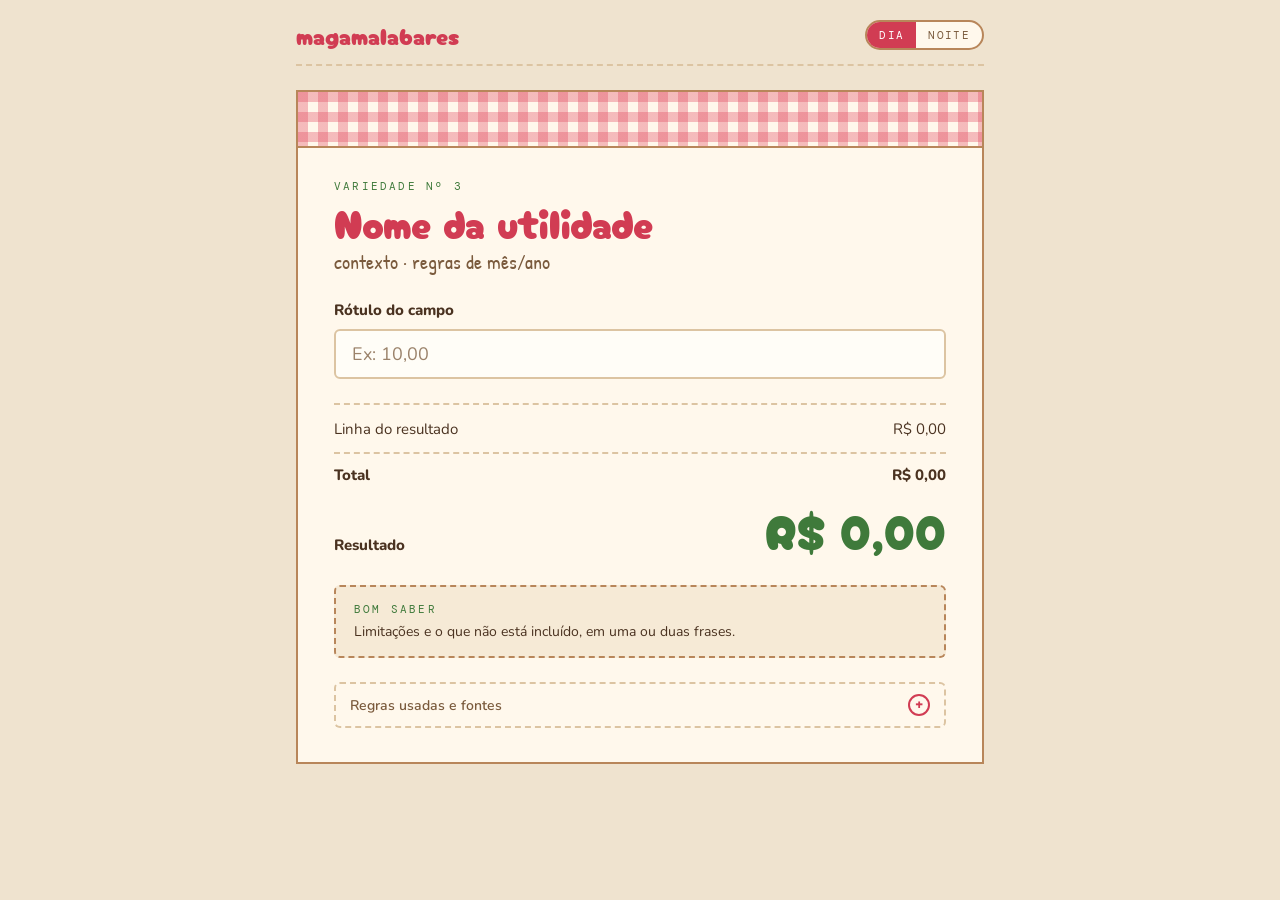
==== commit a2c0da8f: "adiciona nova utilidade" ====
--- a/modelo/index.html
+++ b/modelo/index.html
@@ -22,7 +22,7 @@
 
   <main class="mg-rotulo">
     <div class="mg-cabeca">
-      <p class="mg-numero">Variedade Nº 3 · magamalabares</p>
+      <p class="mg-numero">Variedade Nº 3</p>
       <h1>Nome da utilidade</h1>
       <p class="mg-sub">contexto · regras de mês/ano</p>
     </div>
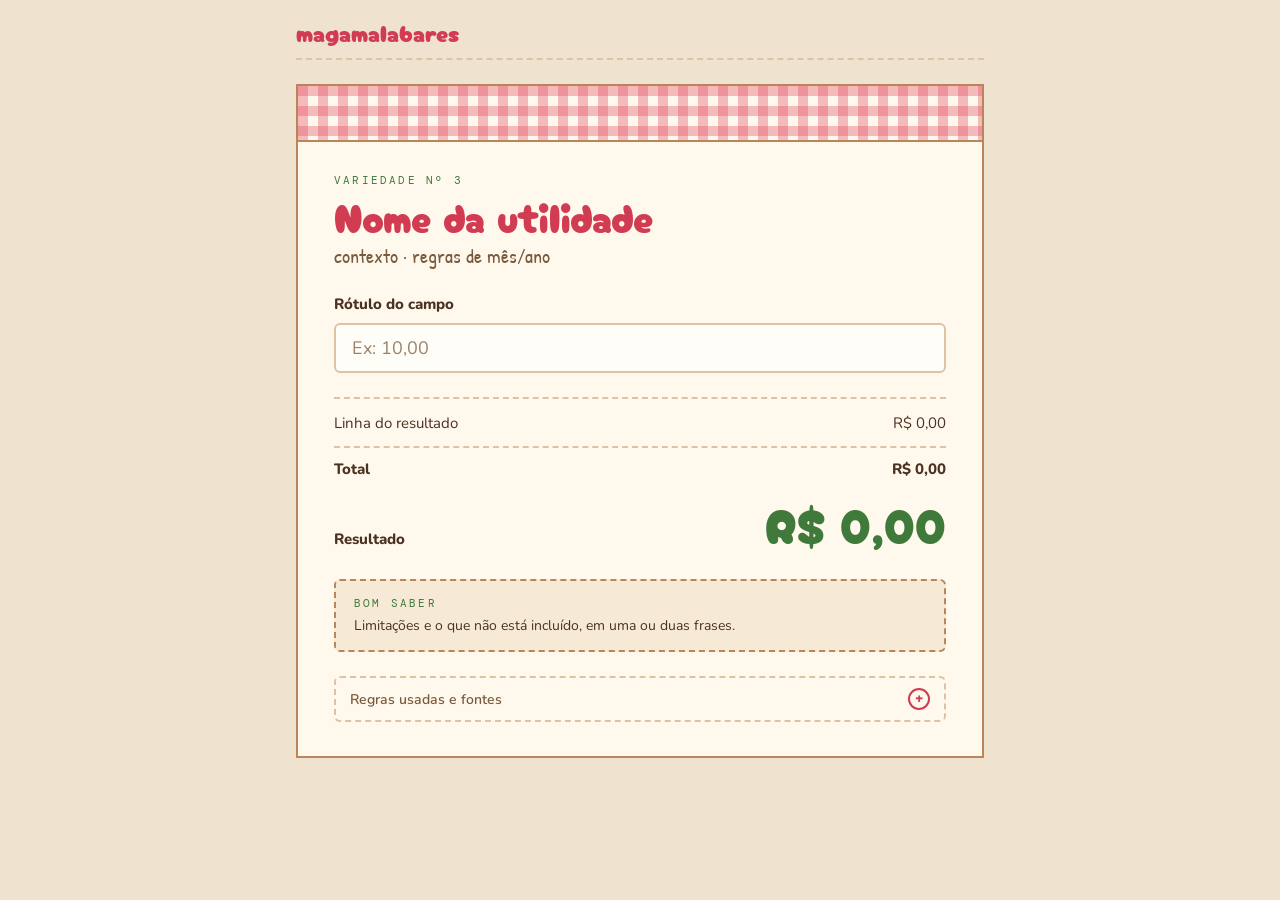
==== commit 343f114e: "melhora a pagina de olhinhos" ====
--- a/modelo/index.html
+++ b/modelo/index.html
@@ -3,9 +3,9 @@
 <head>
 <meta charset="utf-8">
 <meta name="viewport" content="width=device-width, initial-scale=1">
+<link rel="icon" href="data:image/svg+xml,%3Csvg xmlns='http://www.w3.org/2000/svg' viewBox='0 0 64 64'%3E%3Cdefs%3E%3Cpattern id='x' width='16' height='16' patternUnits='userSpaceOnUse'%3E%3Crect width='16' height='16' fill='%23fff8ec'/%3E%3Crect width='8' height='16' fill='%23e24a60' fill-opacity='.4'/%3E%3Crect width='16' height='8' fill='%23e24a60' fill-opacity='.4'/%3E%3C/pattern%3E%3C/defs%3E%3Crect x='2' y='2' width='60' height='60' rx='14' fill='url(%23x)' stroke='%23b8865a' stroke-width='4'/%3E%3Ccircle cx='32' cy='32' r='24.5' fill='%23fff8ec'/%3E%3Cpath d='M18 44V25M18 31a7 7 0 0 1 14 0V44M32 31a7 7 0 0 1 14 0V44' fill='none' stroke='%23d13c53' stroke-width='7.5' stroke-linecap='round' stroke-linejoin='round'/%3E%3C/svg%3E">
 <!-- Copie esta pasta para uma nova (nome curto, minúsculas), troque a variedade e o título. -->
 <title>Nº 3 · Nome da utilidade · magamalabares</title>
-<script>try { var t = localStorage.getItem("mg-tema"); if (t === "noite" || t === "dia") document.documentElement.setAttribute("data-tema", t); } catch (e) {}</script>
 <link rel="preconnect" href="https://fonts.googleapis.com">
 <link href="https://fonts.googleapis.com/css2?family=Cherry+Bomb+One&family=Patrick+Hand&family=Nunito:wght@400;600;700;800&family=DM+Mono:wght@400;500&display=swap" rel="stylesheet">
 <link rel="stylesheet" href="../assets/magamalabares.css">
@@ -14,10 +14,6 @@
 <div class="mg-pagina mg-estreita">
   <header class="mg-topo">
     <a class="mg-marca" href="../">magamalabares</a>
-    <div class="mg-tema" role="group" aria-label="Tema">
-      <button type="button" data-tema-opcao="dia" aria-pressed="false">DIA</button>
-      <button type="button" data-tema-opcao="noite" aria-pressed="false">NOITE</button>
-    </div>
   </header>
 
   <main class="mg-rotulo">
@@ -47,6 +43,5 @@
     </details>
   </main>
 </div>
-<script src="../assets/magamalabares.js"></script>
 </body>
 </html>
--- a/assets/magamalabares.css
+++ b/assets/magamalabares.css
@@ -1,6 +1,6 @@
 /* Sementes de magamalabares · cores, fontes e componentes
    Visual de pacote de sementes: papel kraft, topo xadrez, tracejado e letra à mão.
-   Dia (kraft) é o padrão; noite (terra) segue o sistema ou o botão dia/noite (data-tema no <html>).
+   Só o modo claro (kraft).
    As páginas em vendas/ têm uma cópia deste arquivo embutida (funcionam sozinhas). */
 
 :root {
@@ -9,7 +9,7 @@
   --mg-fonte-texto: "Nunito", system-ui, -apple-system, "Segoe UI", Roboto, sans-serif;
   --mg-fonte-mono: "DM Mono", ui-monospace, "Cascadia Mono", Consolas, monospace;
 
-  /* dia · kraft */
+  /* kraft */
   --mg-fundo: #efe3cf;
   --mg-superficie: #fff8ec;
   --mg-nota: #f6ead6;          /* superfície 2 */
@@ -29,25 +29,6 @@
   color-scheme: light;
 }
 
-@media (prefers-color-scheme: dark) {
-  :root:not([data-tema="dia"]) {
-    --mg-fundo: #241912; --mg-superficie: #33251a; --mg-nota: #2b1f16;
-    --mg-linha: #c9976a; --mg-borda: #5c4430; --mg-texto: #fbefdc; --mg-suave: #d6b892;
-    --mg-destaque: #ff7a8a; --mg-logo: #ff7a8a; --mg-verde: #9ccf7a; --mg-campo: #241912;
-    --mg-botao-texto: #241912; --mg-positivo: #9ccf7a; --mg-negativo: #ff8f80; --mg-atencao: #f3d38b;
-    --mg-xadrez: rgba(255, 122, 138, .28);
-    color-scheme: dark;
-  }
-}
-:root[data-tema="noite"] {
-  --mg-fundo: #241912; --mg-superficie: #33251a; --mg-nota: #2b1f16;
-  --mg-linha: #c9976a; --mg-borda: #5c4430; --mg-texto: #fbefdc; --mg-suave: #d6b892;
-  --mg-destaque: #ff7a8a; --mg-logo: #ff7a8a; --mg-verde: #9ccf7a; --mg-campo: #241912;
-  --mg-botao-texto: #241912; --mg-positivo: #9ccf7a; --mg-negativo: #ff8f80; --mg-atencao: #f3d38b;
-  --mg-xadrez: rgba(255, 122, 138, .28);
-  color-scheme: dark;
-}
-
 *, *::before, *::after { box-sizing: border-box; }
 html { -webkit-text-size-adjust: 100%; }
 body {
@@ -62,20 +43,13 @@
 .mg-pagina { max-width: 1120px; margin: 0 auto; padding: 20px 16px 64px; }
 .mg-estreita { max-width: 720px; }
 
-/* ---------- Topo: logotipo + dia/noite ---------- */
+/* ---------- Topo: logotipo ---------- */
 .mg-topo {
   display: flex; justify-content: space-between; align-items: center; gap: 12px;
   padding-bottom: 14px; margin-bottom: 24px; border-bottom: 2px dashed var(--mg-borda);
 }
 .mg-marca { font-family: var(--mg-fonte-marca); font-size: 24px; line-height: 1; color: var(--mg-destaque); text-decoration: none; }
 .mg-marca:hover { color: var(--mg-destaque); }
-.mg-tema { display: flex; border: 2px solid var(--mg-linha); border-radius: 99px; background: var(--mg-superficie); overflow: hidden; }
-.mg-tema button {
-  font-family: var(--mg-fonte-mono); font-size: 11px; letter-spacing: .12em;
-  padding: 6px 12px; border: 0; background: transparent; color: var(--mg-suave); cursor: pointer;
-}
-.mg-tema button[aria-pressed="true"] { background: var(--mg-destaque); color: var(--mg-botao-texto); }
-.mg-tema button:focus-visible { outline: 2px solid var(--mg-destaque); outline-offset: -4px; }
 
 /* ---------- Pacote (página de uma utilidade) ---------- */
 .mg-xadrez {
@@ -140,6 +114,35 @@
   font-family: var(--mg-fonte-texto); font-size: 18px;
 }
 .mg-campo input::placeholder { color: var(--mg-suave); opacity: .75; }
+/* Seletor nativo com a seta do app */
+.mg-campo select, select.mg-select {
+  appearance: none; -webkit-appearance: none; cursor: pointer; padding-right: 44px;
+  background-image: linear-gradient(45deg, transparent 50%, var(--mg-destaque) 50%), linear-gradient(135deg, var(--mg-destaque) 50%, transparent 50%);
+  background-position: calc(100% - 22px) 50%, calc(100% - 16px) 50%; background-size: 6px 6px; background-repeat: no-repeat;
+}
+.mg-campo select option, select.mg-select option { background: var(--mg-campo); color: var(--mg-texto); }
+/* Busca e números sem os enfeites do navegador */
+input[type=search] { -webkit-appearance: none; appearance: none; }
+input[type=search]::-webkit-search-cancel-button, input[type=search]::-webkit-search-decoration { -webkit-appearance: none; }
+input[type=number] { -moz-appearance: textfield; appearance: textfield; }
+input[type=number]::-webkit-inner-spin-button, input[type=number]::-webkit-outer-spin-button { -webkit-appearance: none; margin: 0; }
+/* Seletor de cor: amostra redonda com borda do app */
+input[type=color] {
+  -webkit-appearance: none; appearance: none; width: 40px; height: 32px; padding: 3px; cursor: pointer;
+  border: 2px solid var(--mg-borda); border-radius: 99px; background: var(--mg-campo);
+}
+input[type=color]::-webkit-color-swatch-wrapper { padding: 0; }
+input[type=color]::-webkit-color-swatch { border: 0; border-radius: 99px; }
+input[type=color]::-moz-color-swatch { border: 0; border-radius: 99px; }
+input[type=color]:focus-visible { outline: 2px solid var(--mg-destaque); outline-offset: 2px; }
+/* Controle deslizante */
+input[type=range] { -webkit-appearance: none; appearance: none; width: 100%; height: 22px; background: transparent; cursor: pointer; margin: 0; }
+input[type=range]::-webkit-slider-runnable-track { height: 6px; border-radius: 99px; background: var(--mg-borda); }
+input[type=range]::-moz-range-track { height: 6px; border-radius: 99px; background: var(--mg-borda); }
+input[type=range]::-moz-range-progress { height: 6px; border-radius: 99px; background: var(--mg-destaque); }
+input[type=range]::-webkit-slider-thumb { -webkit-appearance: none; width: 18px; height: 18px; margin-top: -6px; border-radius: 50%; background: var(--mg-destaque); border: 3px solid var(--mg-campo); box-shadow: 0 0 0 2px var(--mg-destaque); }
+input[type=range]::-moz-range-thumb { width: 12px; height: 12px; border-radius: 50%; background: var(--mg-destaque); border: 3px solid var(--mg-campo); box-shadow: 0 0 0 2px var(--mg-destaque); }
+input[type=range]:focus-visible { outline: 2px solid var(--mg-destaque); outline-offset: 2px; border-radius: 99px; }
 .mg-campo input:focus, .mg-campo select:focus, .mg-cat input:focus { outline: none; border-color: var(--mg-destaque); }
 .mg-check input:focus-visible, .mg-segmento input:focus-visible + span { outline: 2px solid var(--mg-destaque); outline-offset: 2px; }
 .mg-campo input[aria-invalid="true"], .mg-cat input[aria-invalid="true"] { border-color: var(--mg-negativo); }
@@ -152,6 +155,23 @@
   border: 2px solid var(--mg-linha); border-radius: 4px; background: var(--mg-campo); cursor: pointer;
 }
 .mg-check input:checked { background: var(--mg-verde); border-color: var(--mg-verde); box-shadow: inset 0 0 0 3px var(--mg-campo); }
+.mg-check input[type=radio] { border-radius: 50%; }
+
+/* ---------- Caixa de diálogo do app (no lugar de alert/confirm) ---------- */
+dialog.mg-dialogo {
+  border: 2px solid var(--mg-linha); border-radius: 0; padding: 0; width: min(420px, calc(100vw - 32px));
+  background: var(--mg-superficie); color: var(--mg-texto);
+}
+dialog.mg-dialogo::backdrop { background: rgba(36, 25, 18, .55); }
+.mg-dialogo-topo {
+  height: 28px; border-bottom: 2px solid var(--mg-linha); background-color: var(--mg-superficie);
+  background-image: linear-gradient(90deg, var(--mg-xadrez) 50%, transparent 50%), linear-gradient(var(--mg-xadrez) 50%, transparent 50%);
+  background-size: 14px 14px;
+}
+.mg-dialogo-corpo { padding: 20px 22px 8px; display: flex; flex-direction: column; gap: 8px; }
+.mg-dialogo-corpo h2 { font-size: 22px; color: var(--mg-destaque); }
+.mg-dialogo-corpo p { margin: 0; font-size: 15px; line-height: 1.5; }
+.mg-dialogo-acoes { display: flex; justify-content: flex-end; gap: 8px; padding: 14px 22px 20px; }
 
 /* Segmentado */
 fieldset { border: 0; margin: 0; padding: 0; min-width: 0; display: flex; flex-direction: column; gap: 8px; }
